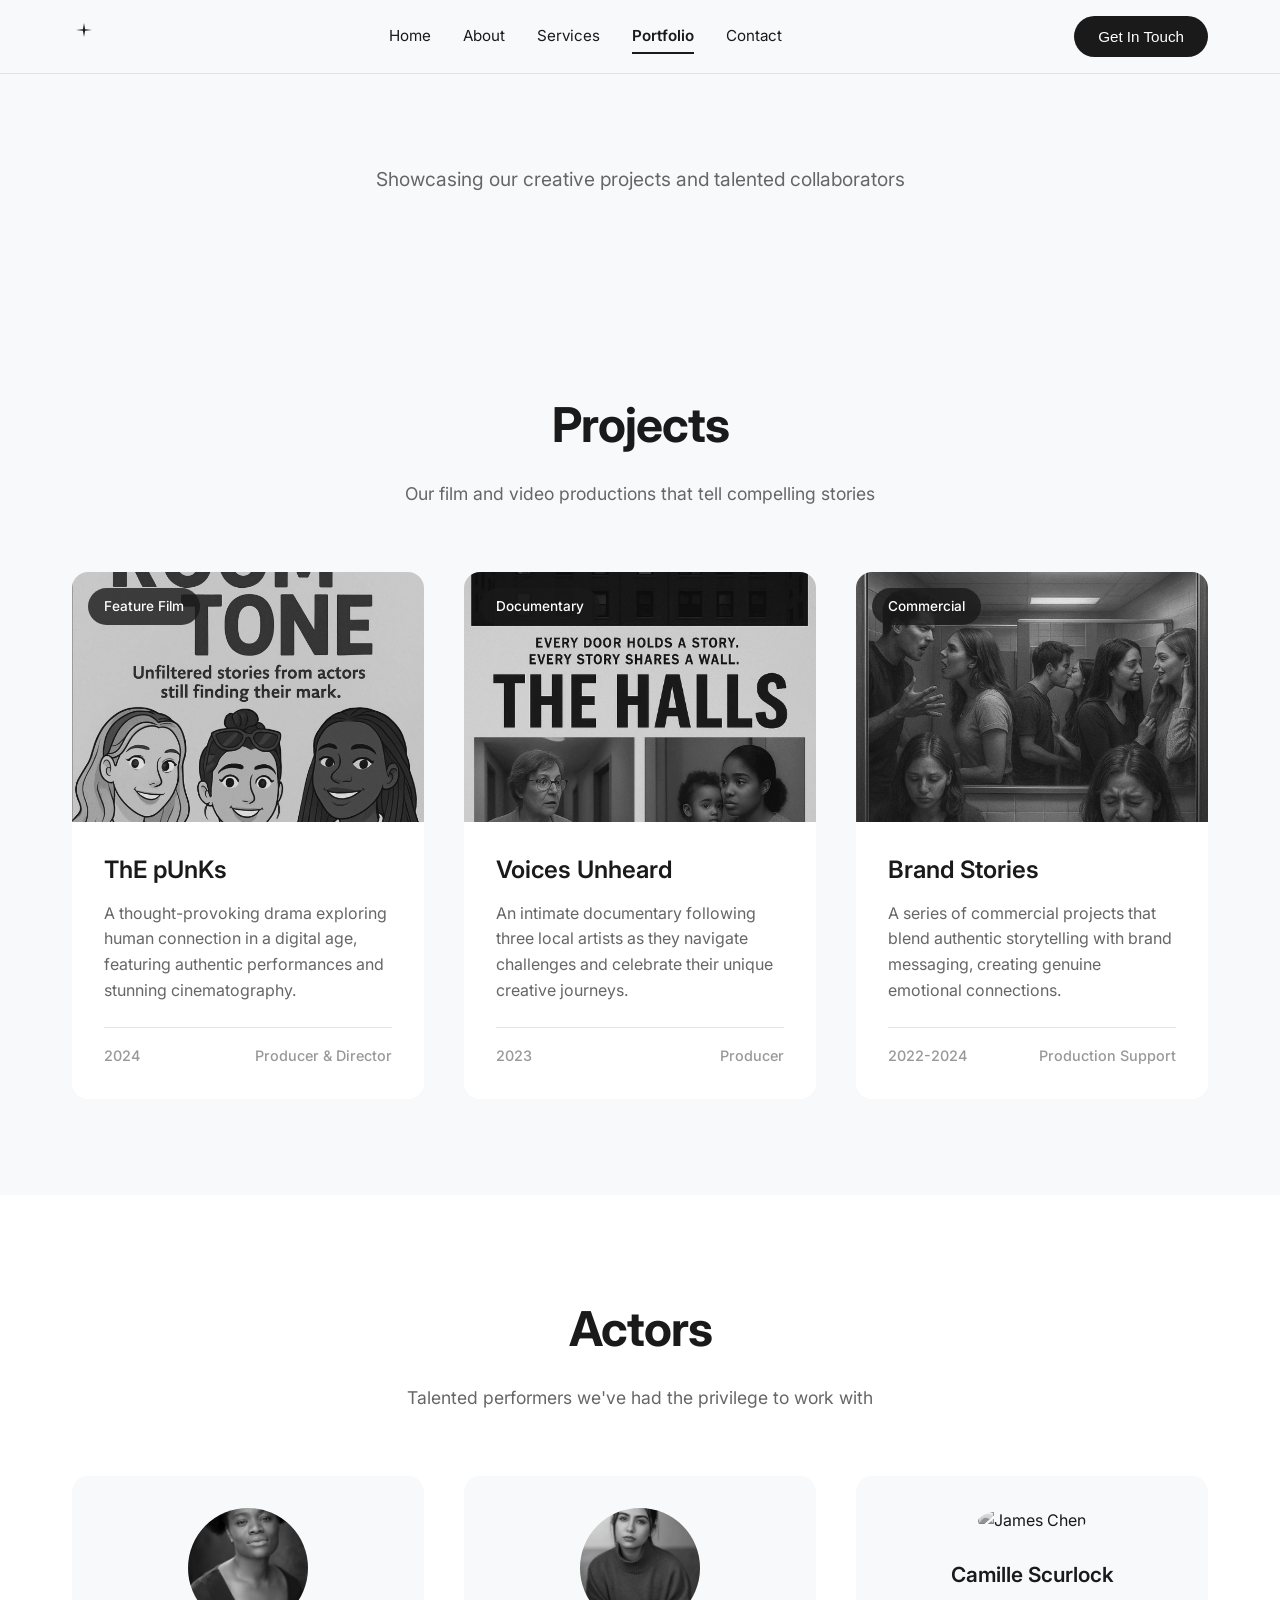
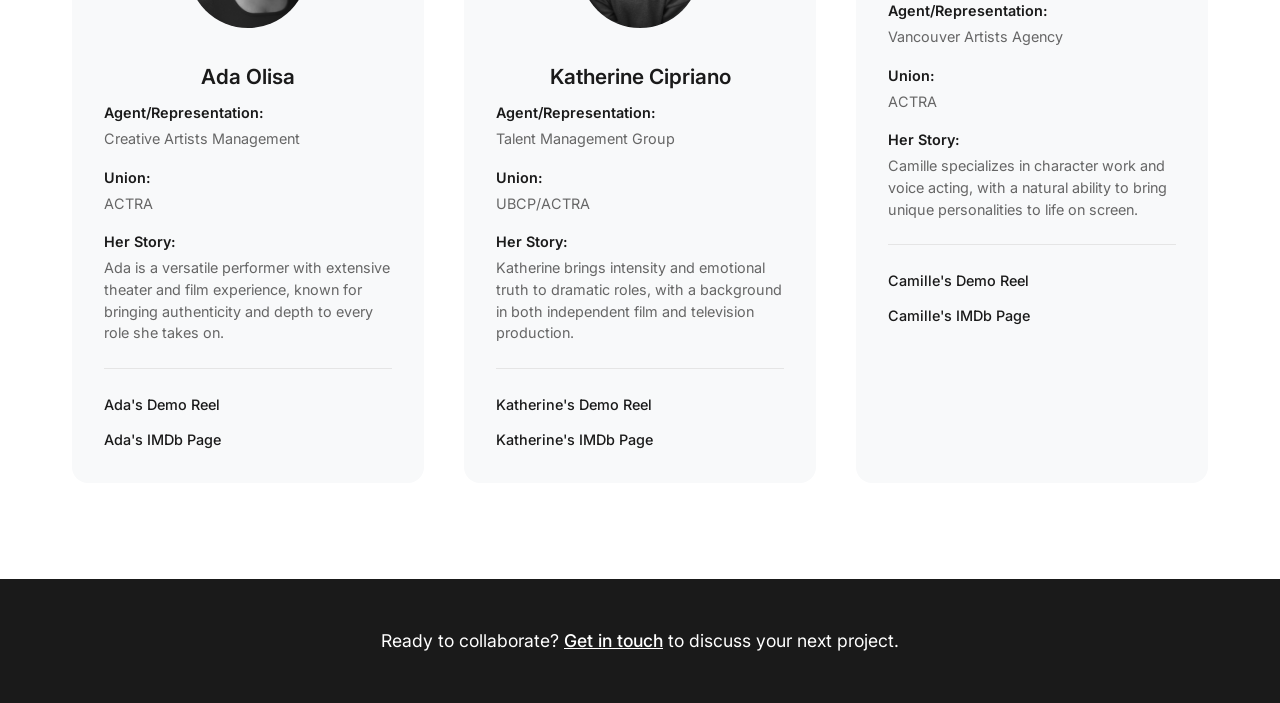
==== portfolio.html @ ab4fda0d "initial design" ====
<!DOCTYPE html>
<html lang="en">
<head>
    <meta charset="UTF-8">
    <meta name="viewport" content="width=device-width, initial-scale=1.0">
    <title>Portfolio - TinkoTinko Media</title>
    <link rel="stylesheet" href="style.css">
    <link rel="preconnect" href="https://fonts.googleapis.com">
    <link rel="preconnect" href="https://fonts.gstatic.com" crossorigin>
    <link href="https://fonts.googleapis.com/css2?family=Inter:wght@300;400;500;600;700&display=swap" rel="stylesheet">
</head>
<body>
    <header class="header">
        <div class="container">
            <div class="logo">
                <a href="index.html" style="color: inherit; text-decoration: none;">
                    <svg width="24" height="24" viewBox="0 0 24 24" fill="none" xmlns="http://www.w3.org/2000/svg">
                        <path d="M12 2L13.09 8.26L20 9L13.09 9.74L12 16L10.91 9.74L4 9L10.91 8.26L12 2Z" fill="currentColor"/>
                    </svg>
                </a>
            </div>
            <nav class="nav">
                <a href="index.html" class="nav-link">Home</a>
                <a href="index.html#about" class="nav-link">About</a>
                <a href="index.html#services" class="nav-link">Services</a>
                <a href="portfolio.html" class="nav-link active">Portfolio</a>
                <a href="index.html#contact" class="nav-link">Contact</a>
            </nav>
            <button class="cta-button" id="getInTouchBtn">
                <a href="index.html#contact" style="color: inherit; text-decoration: none;">Get In Touch</a>
            </button>
        </div>
    </header>

    <main class="portfolio-main">
        <div class="container">
            <div class="portfolio-hero">
                <p class="portfolio-subtitle">Showcasing our creative projects and talented collaborators</p>
            </div>
        </div>

        <!-- Projects Section -->
        <section class="projects-section">
            <div class="container">
                <div class="section-header">
                    <h2 class="section-title">Projects</h2>
                    <p class="section-description">Our film and video productions that tell compelling stories</p>
                </div>
                
                <div class="projects-grid">
                    <div class="project-card">
                        <div class="project-image">
                            <img src="images/room_tone.jpg" alt="Feature Film Project" class="project-photo">
                            <div class="project-overlay">
                                <div class="project-category">Feature Film</div>
                            </div>
                        </div>
                        <div class="project-content">
                            <h3 class="project-title">ThE pUnKs</h3>
                            <p class="project-description">A thought-provoking drama exploring human connection in a digital age, featuring authentic performances and stunning cinematography.</p>
                            <div class="project-details">
                                <span class="project-year">2024</span>
                                <span class="project-role">Producer & Director</span>
                            </div>
                        </div>
                    </div>

                    <div class="project-card">
                        <div class="project-image">
                            <img src="images/the_halls.jpg" alt="Documentary Project" class="project-photo">
                            <div class="project-overlay">
                                <div class="project-category">Documentary</div>
                            </div>
                        </div>
                        <div class="project-content">
                            <h3 class="project-title">Voices Unheard</h3>
                            <p class="project-description">An intimate documentary following three local artists as they navigate challenges and celebrate their unique creative journeys.</p>
                            <div class="project-details">
                                <span class="project-year">2023</span>
                                <span class="project-role">Producer</span>
                            </div>
                        </div>
                    </div>

                    <div class="project-card">
                        <div class="project-image">
                            <img src="images/through_the_glass.jpg" alt="Commercial Project" class="project-photo">
                            <div class="project-overlay">
                                <div class="project-category">Commercial</div>
                            </div>
                        </div>
                        <div class="project-content">
                            <h3 class="project-title">Brand Stories</h3>
                            <p class="project-description">A series of commercial projects that blend authentic storytelling with brand messaging, creating genuine emotional connections.</p>
                            <div class="project-details">
                                <span class="project-year">2022-2024</span>
                                <span class="project-role">Production Support</span>
                            </div>
                        </div>
                    </div>
                </div>
            </div>
        </section>

        <!-- Actors Section -->
        <section class="actors-section">
            <div class="container">
                <div class="section-header">
                    <h2 class="section-title">Actors</h2>
                    <p class="section-description">Talented performers we've had the privilege to work with</p>
                </div>
                
                <div class="actors-grid">
                    <div class="actor-card">
                        <div class="actor-image">
                            <img src="images/ada_olisa.jpg" alt="Ada Olisa" class="actor-photo">
                        </div>
                        <div class="actor-content">
                            <h3 class="actor-name">Ada Olisa</h3>
                            
                            <div class="actor-details">
                                <div class="actor-detail-item">
                                    <strong>Agent/Representation:</strong>
                                    <span>Creative Artists Management</span>
                                </div>
                                
                                <div class="actor-detail-item">
                                    <strong>Union:</strong>
                                    <span>ACTRA</span>
                                </div>
                                
                                <div class="actor-detail-item">
                                    <strong>Her Story:</strong>
                                    <span>Ada is a versatile performer with extensive theater and film experience, known for bringing authenticity and depth to every role she takes on.</span>
                                </div>
                                
                                <div class="actor-links">
                                    <a href="#" class="actor-link">Ada's Demo Reel</a>
                                    <a href="https://www.imdb.com/name/nm15781874/" target="_blank" class="actor-link">Ada's IMDb Page</a>
                                </div>
                            </div>
                        </div>
                    </div>

                    <div class="actor-card">
                        <div class="actor-image">
                            <img src="images/katherine.jpg" alt="Katherine Cipriano" class="actor-photo">
                        </div>
                        <div class="actor-content">
                            <h3 class="actor-name">Katherine Cipriano</h3>
                            
                            <div class="actor-details">
                                <div class="actor-detail-item">
                                    <strong>Agent/Representation:</strong>
                                    <span>Talent Management Group</span>
                                </div>
                                
                                <div class="actor-detail-item">
                                    <strong>Union:</strong>
                                    <span>UBCP/ACTRA</span>
                                </div>
                                
                                <div class="actor-detail-item">
                                    <strong>Her Story:</strong>
                                    <span>Katherine brings intensity and emotional truth to dramatic roles, with a background in both independent film and television production.</span>
                                </div>
                                
                                <div class="actor-links">
                                    <a href="#" class="actor-link">Katherine's Demo Reel</a>
                                    <a href="#" class="actor-link">Katherine's IMDb Page</a>
                                </div>
                            </div>
                        </div>
                    </div>

                    <div class="actor-card">
                        <div class="actor-image">
                            <img src="https://images.unsplash.com/photo-1472099645785-5658abf4ff4e?w=300&h=300&fit=crop&crop=face" alt="James Chen" class="actor-photo">
                        </div>
                        <div class="actor-content">
                            <h3 class="actor-name">Camille Scurlock</h3>
                            
                            <div class="actor-details">
                                <div class="actor-detail-item">
                                    <strong>Agent/Representation:</strong>
                                    <span>Vancouver Artists Agency</span>
                                </div>
                                
                                <div class="actor-detail-item">
                                    <strong>Union:</strong>
                                    <span>ACTRA</span>
                                </div>
                                
                                <div class="actor-detail-item">
                                    <strong>Her Story:</strong>
                                    <span>Camille specializes in character work and voice acting, with a natural ability to bring unique personalities to life on screen.</span>
                                </div>
                                
                                <div class="actor-links">
                                    <a href="#" class="actor-link">Camille's Demo Reel</a>
                                    <a href="#" class="actor-link">Camille's IMDb Page</a>
                                </div>
                            </div>
                        </div>
                    </div>
                </div>
            </div>
        </section>
    </main>

    <footer class="portfolio-footer">
        <div class="container">
            <div class="footer-content">
                <p>Ready to collaborate? <a href="index.html#contact" class="footer-link">Get in touch</a> to discuss your next project.</p>
            </div>
        </div>
    </footer>

    <script src="script.js"></script>
</body>
</html>
---- style.css ----
* {
    margin: 0;
    padding: 0;
    box-sizing: border-box;
}

body {
    font-family: 'Inter', sans-serif;
    background-color: #f8f9fa;
    color: #1a1a1a;
    line-height: 1.6;
    overflow-x: hidden;
}

.container {
    max-width: 1200px;
    margin: 0 auto;
    padding: 0 2rem;
}

/* Header Styles */
.header {
    position: fixed;
    top: 0;
    left: 0;
    right: 0;
    background: rgba(248, 249, 250, 0.95);
    backdrop-filter: blur(10px);
    z-index: 1000;
    padding: 1rem 0;
    border-bottom: 1px solid rgba(26, 26, 26, 0.1);
}

.header .container {
    display: flex;
    justify-content: space-between;
    align-items: center;
}

.logo {
    display: flex;
    align-items: center;
    color: #1a1a1a;
}

.nav {
    display: flex;
    gap: 2rem;
}

.nav-link {
    text-decoration: none;
    color: #1a1a1a;
    font-weight: 400;
    font-size: 0.95rem;
    transition: color 0.3s ease;
    position: relative;
}

.nav-link:hover {
    color: #666;
}

.nav-link::after {
    content: '';
    position: absolute;
    width: 0;
    height: 2px;
    bottom: -5px;
    left: 0;
    background-color: #1a1a1a;
    transition: width 0.3s ease;
}

.nav-link:hover::after {
    width: 100%;
}

.cta-button {
    background: #1a1a1a;
    color: white;
    border: none;
    padding: 0.75rem 1.5rem;
    border-radius: 50px;
    font-weight: 500;
    cursor: pointer;
    display: flex;
    align-items: center;
    gap: 0.5rem;
    transition: all 0.3s ease;
    font-size: 0.95rem;
}

.cta-button:hover {
    background: #333;
    transform: translateY(-2px);
    box-shadow: 0 10px 20px rgba(0, 0, 0, 0.1);
}

/* Main Content */
.main {
    margin-top: 100px;
    min-height: 100vh;
    display: flex;
    align-items: center;
}

.main .container {
    display: grid;
    grid-template-columns: 200px 1fr;
    gap: 3rem;
    align-items: center;
    width: 100%;
}

/* Sidebar */
.sidebar {
    display: flex;
    flex-direction: column;
    gap: 3rem;
    padding: 2rem 0;
}

.stats {
    display: flex;
    flex-direction: column;
    gap: 2rem;
}

.stat-item {
    display: flex;
    flex-direction: column;
    gap: 0.25rem;
}

.stat-number {
    font-size: 2rem;
    font-weight: 700;
    color: #1a1a1a;
    line-height: 1;
}

.stat-label {
    font-size: 0.9rem;
    color: #666;
    font-weight: 400;
}

.year {
    font-size: 1.5rem;
    font-weight: 300;
    color: #999;
    writing-mode: vertical-rl;
    text-orientation: mixed;
    align-self: flex-start;
}

.product-designer {
    font-size: 0.85rem;
    color: #999;
    writing-mode: vertical-rl;
    text-orientation: mixed;
    align-self: flex-start;
    letter-spacing: 2px;
    text-transform: uppercase;
}

/* Hero Section */
.hero {
    position: relative;
    min-height: 100vh;
    display: flex;
    align-items: center;
    justify-content: center;
    overflow: hidden;
}

.hero-background {
    position: absolute;
    top: 0;
    left: 0;
    width: 100%;
    height: 100%;
    z-index: 1;
}

.hero-background-image {
    width: 110%;
    height: 100%;
    object-fit: cover;
    object-position: center;
    margin-left: -5%;
}

.hero-overlay {
    position: absolute;
    top: 0;
    left: 0;
    width: 100%;
    height: 100%;
    background: rgba(0, 0, 0, 0.5);
    z-index: 2;
}

.hero-content {
    position: relative;
    z-index: 3;
    text-align: center;
    color: white;
    display: flex;
    flex-direction: column;
    gap: 2rem;
    max-width: 800px;
    padding: 0 2rem;
}

.hero-title {
    font-size: 4rem;
    font-weight: 700;
    color: white;
    line-height: 0.9;
    letter-spacing: -2px;
    margin: 0;
    text-shadow: 2px 2px 4px rgba(0, 0, 0, 0.7);
}

.hero-subtitle {
    font-size: 1.3rem;
    color: rgba(255, 255, 255, 0.9);
    font-weight: 400;
    text-shadow: 1px 1px 2px rgba(0, 0, 0, 0.7);
}

.scroll-indicator {
    display: flex;
    align-items: center;
    justify-content: center;
    gap: 0.5rem;
    color: rgba(255, 255, 255, 0.8);
    font-size: 0.9rem;
    margin-top: 2rem;
    cursor: pointer;
    transition: color 0.3s ease;
}

.scroll-indicator:hover {
    color: white;
}

/* Animations */
@keyframes fadeInUp {
    from {
        opacity: 0;
        transform: translateY(30px);
    }
    to {
        opacity: 1;
        transform: translateY(0);
    }
}

.hero-title {
    animation: fadeInUp 0.8s ease-out;
}

.hero-subtitle {
    animation: fadeInUp 0.8s ease-out 0.2s both;
}

.scroll-indicator {
    animation: fadeInUp 0.8s ease-out 0.4s both;
}

.portrait {
    animation: fadeInUp 0.8s ease-out 0.3s both;
}

.stat-item {
    animation: fadeInUp 0.8s ease-out 0.5s both;
}

.stat-item:nth-child(2) {
    animation-delay: 0.6s;
}

/* Responsive Design */
@media (max-width: 1024px) {
    .main .container {
        grid-template-columns: 1fr;
        gap: 2rem;
    }
    
    .sidebar {
        flex-direction: row;
        justify-content: space-between;
        align-items: center;
        padding: 1rem 0;
    }
    
    .stats {
        flex-direction: row;
        gap: 3rem;
    }
    
    .year,
    .product-designer {
        writing-mode: horizontal-tb;
        text-orientation: initial;
    }
    
    .hero-title {
        font-size: 3rem;
    }
    
    .hero-subtitle {
        font-size: 1.1rem;
    }
}

@media (max-width: 768px) {
    .container {
        padding: 0 1rem;
    }
    
    .nav {
        display: none;
    }
    
    .hero-title {
        font-size: 2.5rem;
        letter-spacing: -1px;
    }
    
    .hero-subtitle {
        font-size: 1rem;
    }
    
    .stats {
        gap: 2rem;
    }
    
    .stat-number {
        font-size: 1.5rem;
    }
    
    .stat-label {
        font-size: 0.8rem;
    }
}

/* About Section */
.about-section {
    padding: 8rem 0;
    background: #f8f9fa;
}

.about-grid {
    display: grid;
    grid-template-columns: 1fr 1fr 1fr;
    grid-template-rows: auto auto;
    gap: 3rem;
    align-items: start;
}

.about-content {
    grid-column: 1;
    grid-row: 1;
}

.about-title {
    font-size: 4rem;
    font-weight: 700;
    color: #1a1a1a;
    line-height: 0.9;
    margin-bottom: 2rem;
    letter-spacing: -2px;
}

.about-description {
    font-size: 1.1rem;
    color: #666;
    line-height: 1.7;
}

.about-stat {
    grid-column: 2;
    grid-row: 1;
    text-align: center;
    padding: 2rem;
}

.stat-icon {
    display: flex;
    justify-content: center;
    margin-bottom: 1.5rem;
    color: #1a1a1a;
}

.stat-number-large {
    font-size: 4rem;
    font-weight: 700;
    color: #1a1a1a;
    line-height: 1;
    margin-bottom: 1rem;
}

.stat-description {
    font-size: 0.95rem;
    color: #666;
    line-height: 1.6;
}

.about-image-1 {
    grid-column: 3;
    grid-row: 1;
    display: flex;
    justify-content: center;
}

.about-image-2 {
    grid-column: 1;
    grid-row: 2;
    display: flex;
    justify-content: flex-end;
}

.about-points {
    grid-column: 2 / 4;
    grid-row: 2;
    display: flex;
    flex-direction: column;
    gap: 2rem;
}

.about-point {
    display: flex;
    gap: 1rem;
    align-items: flex-start;
}

.point-icon {
    display: flex;
    align-items: center;
    justify-content: center;
    width: 40px;
    height: 40px;
    background: #1a1a1a;
    border-radius: 50%;
    color: white;
    flex-shrink: 0;
    margin-top: 0.25rem;
}

.about-point p {
    font-size: 1rem;
    color: #666;
    line-height: 1.6;
    margin: 0;
}

.about-photo {
    width: 100%;
    max-width: 300px;
    height: auto;
    border-radius: 16px;
    filter: grayscale(100%);
    transition: filter 0.3s ease, transform 0.3s ease;
}

.about-photo:hover {
    filter: grayscale(0%);
    transform: scale(1.05);
}

/* About Section Animations */
.about-title {
    animation: fadeInUp 0.8s ease-out;
}

.about-description {
    animation: fadeInUp 0.8s ease-out 0.2s both;
}

.about-stat {
    animation: fadeInUp 0.8s ease-out 0.3s both;
}

.about-image-1 {
    animation: fadeInUp 0.8s ease-out 0.4s both;
}

.about-image-2 {
    animation: fadeInUp 0.8s ease-out 0.5s both;
}

.about-points {
    animation: fadeInUp 0.8s ease-out 0.6s both;
}

/* Services Section */
.services-section {
    padding: 8rem 0;
    background: #fff;
}

.services-header {
    text-align: center;
    margin-bottom: 5rem;
}

.services-title {
    font-size: 4rem;
    font-weight: 700;
    color: #1a1a1a;
    line-height: 0.9;
    margin-bottom: 1.5rem;
    letter-spacing: -2px;
}

.services-subtitle {
    font-size: 1.2rem;
    color: #666;
    max-width: 600px;
    margin: 0 auto;
    line-height: 1.6;
}

.services-grid {
    display: grid;
    grid-template-columns: 1fr 1fr;
    gap: 4rem;
    align-items: stretch;
}

.service-category {
    background: #f8f9fa;
    border-radius: 16px;
    padding: 3rem;
    transition: transform 0.3s ease, box-shadow 0.3s ease;
    height: 100%;
    display: flex;
    flex-direction: column;
}

.service-category:hover {
    transform: translateY(-5px);
    box-shadow: 0 20px 40px rgba(0, 0, 0, 0.1);
}

.category-header {
    display: flex;
    align-items: center;
    gap: 1.5rem;
    margin-bottom: 2.5rem;
}

.category-icon {
    display: flex;
    align-items: center;
    justify-content: center;
    width: 60px;
    height: 60px;
    background: #1a1a1a;
    border-radius: 12px;
    color: white;
    flex-shrink: 0;
}

.category-title {
    font-size: 2rem;
    font-weight: 600;
    color: #1a1a1a;
    margin: 0;
}

.service-list {
    display: flex;
    flex-direction: column;
    gap: 2rem;
}

.service-item {
    display: flex;
    gap: 1rem;
    align-items: flex-start;
}

.service-bullet {
    width: 8px;
    height: 8px;
    background: #1a1a1a;
    border-radius: 50%;
    margin-top: 0.75rem;
    flex-shrink: 0;
}

.service-content h4 {
    font-size: 1.2rem;
    font-weight: 600;
    color: #1a1a1a;
    margin: 0 0 0.5rem 0;
    line-height: 1.3;
}

.service-content p {
    font-size: 1rem;
    color: #666;
    line-height: 1.6;
    margin: 0;
}

/* Services Section Animations */
.services-header {
    animation: fadeInUp 0.8s ease-out;
}

.service-category:nth-child(1) {
    animation: fadeInUp 0.8s ease-out 0.2s both;
}

.service-category:nth-child(2) {
    animation: fadeInUp 0.8s ease-out 0.3s both;
}

/* Contact Section */
.contact-section {
    padding: 5rem 0;
    background: #fff;
}

.contact-content {
    max-width: 800px;
    margin: 0 auto;
    text-align: center;
}

.contact-title {
    font-size: 3rem;
    font-weight: 700;
    color: #1a1a1a;
    margin-bottom: 2rem;
}

.contact-description {
    font-size: 1.1rem;
    color: #666;
    line-height: 1.8;
    margin-bottom: 3rem;
}

.contact-info {
    display: grid;
    grid-template-columns: repeat(auto-fit, minmax(250px, 1fr));
    gap: 2rem;
    margin-top: 3rem;
}

.contact-item h3 {
    font-size: 1rem;
    font-weight: 600;
    color: #1a1a1a;
    margin-bottom: 0.5rem;
}

.contact-item p {
    color: #666;
    font-size: 1rem;
}

.contact-item a {
    color: #1a1a1a;
    text-decoration: none;
    font-size: 1rem;
    transition: color 0.3s ease;
}

.contact-item a:hover {
    color: #666;
}

/* Contact Form */
.contact-form {
    max-width: 600px;
    margin: 3rem auto 0;
    text-align: left;
}

.form-row {
    display: grid;
    grid-template-columns: 1fr 1fr;
    gap: 1.5rem;
    margin-bottom: 1.5rem;
}

.form-group {
    margin-bottom: 1.5rem;
}

.form-group input,
.form-group textarea {
    width: 100%;
    padding: 1rem 1.25rem;
    border: 2px solid #e5e5e5;
    border-radius: 8px;
    font-size: 1rem;
    font-family: 'Inter', sans-serif;
    background-color: #fff;
    transition: all 0.3s ease;
    outline: none;
}

.form-group input:focus,
.form-group textarea:focus {
    border-color: #1a1a1a;
    box-shadow: 0 0 0 3px rgba(26, 26, 26, 0.1);
}

.form-group input::placeholder,
.form-group textarea::placeholder {
    color: #999;
}

.form-group textarea {
    resize: vertical;
    min-height: 120px;
}

.submit-button {
    background: #1a1a1a;
    color: white;
    border: none;
    padding: 1rem 2rem;
    border-radius: 8px;
    font-weight: 500;
    cursor: pointer;
    display: flex;
    align-items: center;
    gap: 0.5rem;
    transition: all 0.3s ease;
    font-size: 1rem;
    font-family: 'Inter', sans-serif;
    margin: 0 auto;
}

.submit-button:hover {
    background: #333;
    transform: translateY(-2px);
    box-shadow: 0 10px 20px rgba(0, 0, 0, 0.1);
}

.submit-button:active {
    transform: translateY(0);
}

/* Form validation styles */
.form-group input:invalid:not(:placeholder-shown),
.form-group textarea:invalid:not(:placeholder-shown) {
    border-color: #ff4444;
}

.form-group input:valid,
.form-group textarea:valid {
    border-color: #44ff44;
}

@media (max-width: 480px) {
    .hero-title {
        font-size: 2rem;
    }
    
    .hero-subtitle {
        font-size: 0.9rem;
    }
    
    .cta-button {
        padding: 0.6rem 1.2rem;
        font-size: 0.85rem;
    }
    
    .contact-title {
        font-size: 2rem;
    }
    
    .contact-description {
        font-size: 1rem;
    }
    
    .form-row {
        grid-template-columns: 1fr;
        gap: 0;
    }
    
    .contact-form {
        margin-top: 2rem;
    }
    
    .submit-button {
        width: 100%;
        justify-content: center;
    }
    
    /* About Section Mobile */
    .about-grid {
        grid-template-columns: 1fr;
        gap: 2rem;
    }
    
    .about-content,
    .about-stat,
    .about-image-1,
    .about-image-2,
    .about-points {
        grid-column: 1;
        grid-row: auto;
    }
    
    .about-title {
        font-size: 3rem;
    }
    
    .about-image-2 {
        justify-content: center;
    }
    
    .about-points {
        gap: 1.5rem;
    }
}

@media (max-width: 768px) {
    .about-section {
        padding: 4rem 0;
    }
    
    .about-grid {
        grid-template-columns: 1fr;
        gap: 3rem;
    }
    
    .about-content,
    .about-stat,
    .about-image-1,
    .about-image-2,
    .about-points {
        grid-column: 1;
        grid-row: auto;
    }
    
    .about-title {
        font-size: 2.5rem;
        text-align: center;
    }
    
    .about-description {
        text-align: center;
    }
    
    .about-image-2 {
        justify-content: center;
    }
    
    .stat-number-large {
        font-size: 3rem;
    }
    
    /* Services Section Mobile */
    .services-section {
        padding: 4rem 0;
    }
    
    .services-header {
        margin-bottom: 3rem;
    }
    
    .services-title {
        font-size: 2.5rem;
    }
    
    .services-grid {
        grid-template-columns: 1fr;
        gap: 2rem;
    }
    
    .service-category {
        padding: 2rem;
    }
    
    .category-header {
        gap: 1rem;
        margin-bottom: 2rem;
    }
    
    .category-icon {
        width: 50px;
        height: 50px;
    }
    
    .category-title {
        font-size: 1.5rem;
    }
    
    .service-list {
        gap: 1.5rem;
    }
}

/* Portfolio Page Styles */
.nav-link.active {
    color: #1a1a1a;
    font-weight: 600;
}

.nav-link.active::after {
    width: 100%;
}

.portfolio-main {
    margin-top: 100px;
    padding: 4rem 0 0;
}

.portfolio-hero {
    text-align: center;
    margin-bottom: 6rem;
}

.portfolio-title {
    font-size: 5rem;
    font-weight: 700;
    color: #1a1a1a;
    line-height: 0.9;
    margin-bottom: 2rem;
    letter-spacing: -3px;
}

.portfolio-subtitle {
    font-size: 1.2rem;
    color: #666;
    max-width: 600px;
    margin: 0 auto;
    line-height: 1.6;
}

/* Projects Section */
.projects-section {
    padding: 6rem 0;
    background: #f8f9fa;
}

.section-header {
    text-align: center;
    margin-bottom: 4rem;
}

.section-title {
    font-size: 3rem;
    font-weight: 700;
    color: #1a1a1a;
    margin-bottom: 1rem;
    letter-spacing: -1px;
}

.section-description {
    font-size: 1.1rem;
    color: #666;
    line-height: 1.6;
}

.projects-grid {
    display: grid;
    grid-template-columns: repeat(auto-fit, minmax(350px, 1fr));
    gap: 2.5rem;
}

.project-card {
    background: white;
    border-radius: 16px;
    overflow: hidden;
    transition: transform 0.3s ease, box-shadow 0.3s ease;
}

.project-card:hover {
    transform: translateY(-10px);
    box-shadow: 0 25px 50px rgba(0, 0, 0, 0.15);
}

.project-image {
    position: relative;
    height: 250px;
    overflow: hidden;
}

.project-photo {
    width: 100%;
    height: 100%;
    object-fit: cover;
    filter: grayscale(100%);
    transition: filter 0.3s ease, transform 0.3s ease;
}

.project-card:hover .project-photo {
    filter: grayscale(0%);
    transform: scale(1.1);
}

.project-overlay {
    position: absolute;
    top: 1rem;
    left: 1rem;
}

.project-category {
    background: rgba(26, 26, 26, 0.8);
    color: white;
    padding: 0.5rem 1rem;
    border-radius: 20px;
    font-size: 0.85rem;
    font-weight: 500;
}

.project-content {
    padding: 2rem;
}

.project-title {
    font-size: 1.5rem;
    font-weight: 600;
    color: #1a1a1a;
    margin-bottom: 1rem;
    line-height: 1.3;
}

.project-description {
    font-size: 1rem;
    color: #666;
    line-height: 1.6;
    margin-bottom: 1.5rem;
}

.project-details {
    display: flex;
    justify-content: space-between;
    align-items: center;
    padding-top: 1rem;
    border-top: 1px solid #e5e5e5;
}

.project-year,
.project-role {
    font-size: 0.9rem;
    color: #999;
    font-weight: 500;
}

/* Actors Section */
.actors-section {
    padding: 6rem 0;
    background: white;
}

.actors-grid {
    display: grid;
    grid-template-columns: repeat(auto-fit, minmax(300px, 1fr));
    gap: 2.5rem;
}

.actor-card {
    text-align: center;
    padding: 2rem;
    background: #f8f9fa;
    border-radius: 16px;
    transition: transform 0.3s ease, box-shadow 0.3s ease;
}

.actor-card:hover {
    transform: translateY(-5px);
    box-shadow: 0 15px 30px rgba(0, 0, 0, 0.1);
}

.actor-image {
    margin-bottom: 1.5rem;
}

.actor-photo {
    width: 120px;
    height: 120px;
    border-radius: 50%;
    object-fit: cover;
    filter: grayscale(100%);
    transition: filter 0.3s ease, transform 0.3s ease;
    margin: 0 auto;
}

.actor-card:hover .actor-photo {
    filter: grayscale(0%);
    transform: scale(1.1);
}

.actor-name {
    font-size: 1.3rem;
    font-weight: 600;
    color: #1a1a1a;
    margin-bottom: 0.5rem;
}

.actor-specialty {
    font-size: 0.95rem;
    color: #666;
    font-weight: 500;
    margin-bottom: 1rem;
    text-transform: uppercase;
    letter-spacing: 1px;
}

.actor-description {
    font-size: 0.95rem;
    color: #666;
    line-height: 1.6;
    margin: 0;
}

.actor-details {
    text-align: left;
}

.actor-detail-item {
    margin-bottom: 1rem;
    display: flex;
    flex-direction: column;
    gap: 0.25rem;
}

.actor-detail-item strong {
    font-size: 0.9rem;
    color: #1a1a1a;
    font-weight: 600;
}

.actor-detail-item span {
    font-size: 0.9rem;
    color: #666;
    line-height: 1.5;
}

.actor-links {
    display: flex;
    flex-direction: column;
    gap: 0.75rem;
    margin-top: 1.5rem;
    padding-top: 1.5rem;
    border-top: 1px solid #e5e5e5;
}

.actor-link {
    color: #1a1a1a;
    text-decoration: none;
    font-size: 0.9rem;
    font-weight: 500;
    transition: color 0.3s ease;
    position: relative;
}

.actor-link::after {
    content: '';
    position: absolute;
    width: 0;
    height: 2px;
    bottom: -2px;
    left: 0;
    background-color: #1a1a1a;
    transition: width 0.3s ease;
}

.actor-link:hover {
    color: #666;
}

.actor-link:hover::after {
    width: 100%;
}

/* Portfolio Footer */
.portfolio-footer {
    padding: 3rem 0;
    background: #1a1a1a;
    color: white;
    text-align: center;
}

.footer-content p {
    font-size: 1.1rem;
    margin: 0;
}

.footer-link {
    color: white;
    text-decoration: underline;
    font-weight: 500;
    transition: opacity 0.3s ease;
}

.footer-link:hover {
    opacity: 0.8;
}

/* Portfolio Animations */
.portfolio-hero {
    animation: fadeInUp 0.8s ease-out;
}

.section-header {
    animation: fadeInUp 0.8s ease-out;
}

.project-card {
    animation: fadeInUp 0.8s ease-out;
}

.project-card:nth-child(1) { animation-delay: 0.1s; }
.project-card:nth-child(2) { animation-delay: 0.2s; }
.project-card:nth-child(3) { animation-delay: 0.3s; }
.project-card:nth-child(4) { animation-delay: 0.4s; }

.actor-card {
    animation: fadeInUp 0.8s ease-out;
}

.actor-card:nth-child(1) { animation-delay: 0.1s; }
.actor-card:nth-child(2) { animation-delay: 0.2s; }
.actor-card:nth-child(3) { animation-delay: 0.3s; }
.actor-card:nth-child(4) { animation-delay: 0.4s; }
.actor-card:nth-child(5) { animation-delay: 0.5s; }
.actor-card:nth-child(6) { animation-delay: 0.6s; }

/* Portfolio Mobile Responsive */
@media (max-width: 768px) {
    .portfolio-title {
        font-size: 3rem;
    }
    
    .section-title {
        font-size: 2rem;
    }
    
    .projects-grid,
    .actors-grid {
        grid-template-columns: 1fr;
        gap: 2rem;
    }
    
    .project-content {
        padding: 1.5rem;
    }
    
    .actor-card {
        padding: 1.5rem;
    }
}
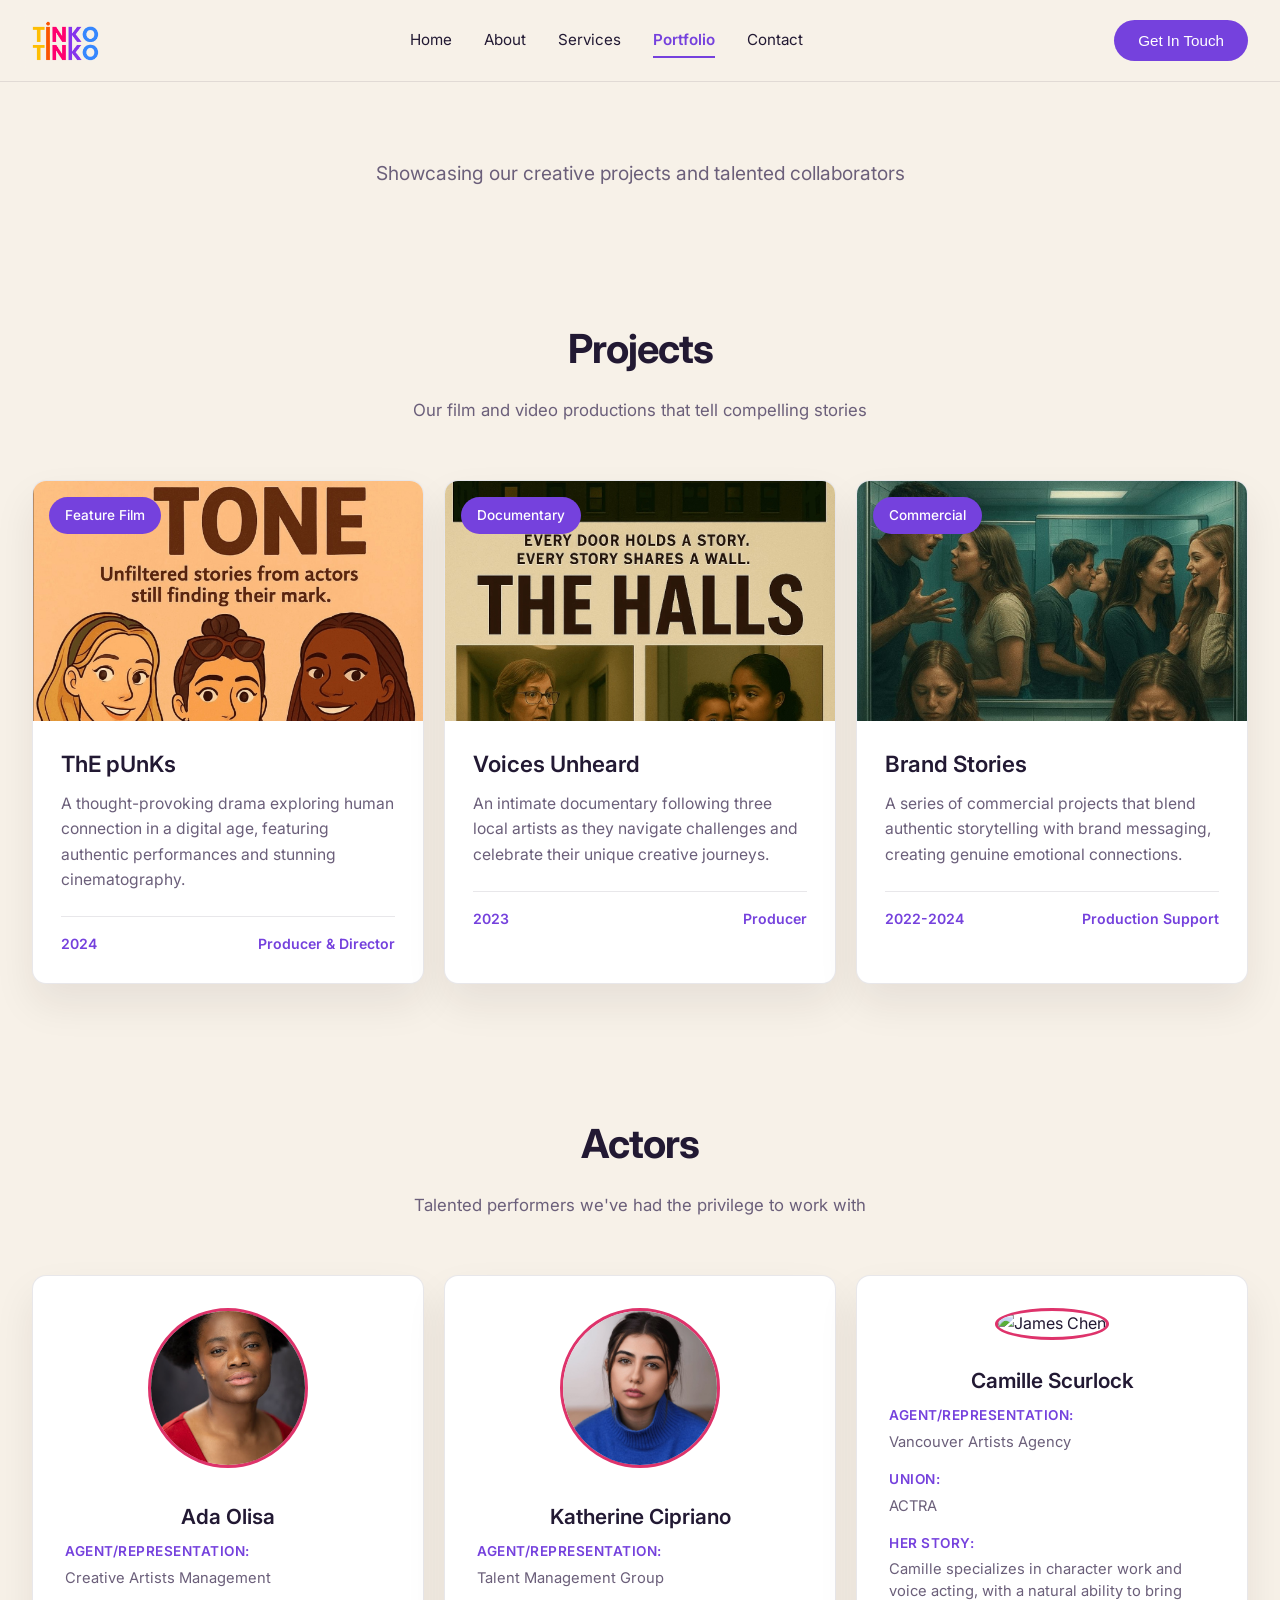
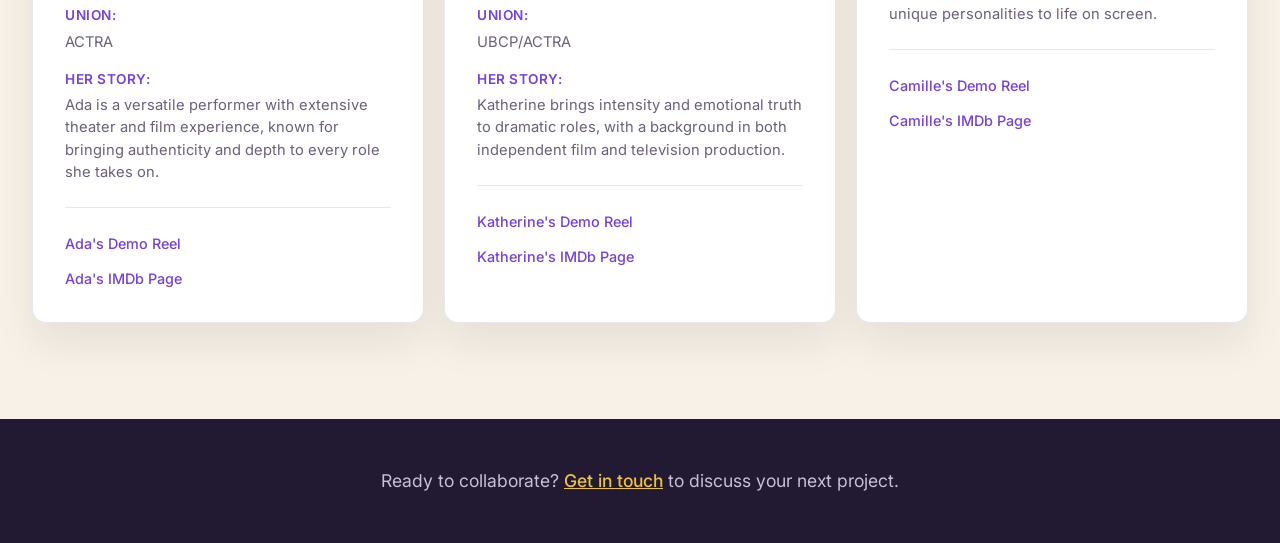
==== commit b6d1af17: "Add site logo to header and recolor hero brand name - Replace star icon with the TinkoTinko logo ima" ====
--- a/portfolio.html
+++ b/portfolio.html
@@ -13,10 +13,8 @@
     <header class="header">
         <div class="container">
             <div class="logo">
-                <a href="index.html" style="color: inherit; text-decoration: none;">
-                    <svg width="24" height="24" viewBox="0 0 24 24" fill="none" xmlns="http://www.w3.org/2000/svg">
-                        <path d="M12 2L13.09 8.26L20 9L13.09 9.74L12 16L10.91 9.74L4 9L10.91 8.26L12 2Z" fill="currentColor"/>
-                    </svg>
+                <a href="index.html">
+                    <img src="images/logo.png" alt="TinkoTinko Media" class="logo-image">
                 </a>
             </div>
             <nav class="nav">
--- a/style.css
+++ b/style.css
@@ -1,3 +1,44 @@
+/* =========================================================
+   TinkoTinko Media - Design System
+   Palette driven by the TinkoTinko logo:
+   #EBC23D (gold), #DE6322 (orange), #DE336B (pink),
+   #7541DD (purple), #5A85F1 (blue)
+   ========================================================= */
+
+:root {
+    --color-bg: #F7F1E8;
+    --color-bg-soft: #F1E8DA;
+    --color-card: #FFFFFF;
+    --color-surface-dark: #221933;
+    --color-surface-dark-alt: #2E2245;
+
+    --color-text: #221933;
+    --color-text-muted: #6B5F7A;
+    --color-text-inverse: #F7F1E8;
+    --color-text-inverse-muted: #C9BEDB;
+
+    --color-gold: #EBC23D;
+    --color-orange: #DE6322;
+    --color-pink: #DE336B;
+    --color-purple: #7541DD;
+    --color-blue: #5A85F1;
+
+    --color-terracotta: #7541DD;
+    --color-tan: #DE336B;
+
+    --color-border: rgba(34, 25, 51, 0.1);
+    --color-border-inverse: rgba(247, 241, 232, 0.14);
+
+    --gradient-brand: linear-gradient(135deg, #7541DD 0%, #5A85F1 50%, #DE336B 100%);
+
+    --radius-lg: 14px;
+    --radius-md: 10px;
+    --radius-sm: 8px;
+
+    --shadow-card: 0 20px 40px rgba(43, 29, 20, 0.08);
+    --shadow-card-hover: 0 25px 50px rgba(43, 29, 20, 0.16);
+}
+
 * {
     margin: 0;
     padding: 0;
@@ -6,29 +47,29 @@
 
 body {
     font-family: 'Inter', sans-serif;
-    background-color: #f8f9fa;
-    color: #1a1a1a;
+    background-color: var(--color-bg);
+    color: var(--color-text);
     line-height: 1.6;
     overflow-x: hidden;
 }
 
 .container {
-    max-width: 1200px;
+    max-width: 1280px;
     margin: 0 auto;
     padding: 0 2rem;
 }
 
-/* Header Styles */
+/* Header */
 .header {
     position: fixed;
     top: 0;
     left: 0;
     right: 0;
-    background: rgba(248, 249, 250, 0.95);
-    backdrop-filter: blur(10px);
+    background: rgba(247, 241, 232, 0.85);
+    backdrop-filter: blur(12px);
     z-index: 1000;
-    padding: 1rem 0;
-    border-bottom: 1px solid rgba(26, 26, 26, 0.1);
+    padding: 1.25rem 0;
+    border-bottom: 1px solid var(--color-border);
 }
 
 .header .container {
@@ -40,7 +81,12 @@
 .logo {
     display: flex;
     align-items: center;
-    color: #1a1a1a;
+}
+
+.logo-image {
+    height: 40px;
+    width: auto;
+    display: block;
 }
 
 .nav {
@@ -50,7 +96,7 @@
 
 .nav-link {
     text-decoration: none;
-    color: #1a1a1a;
+    color: var(--color-text);
     font-weight: 400;
     font-size: 0.95rem;
     transition: color 0.3s ease;
@@ -58,7 +104,7 @@
 }
 
 .nav-link:hover {
-    color: #666;
+    color: var(--color-terracotta);
 }
 
 .nav-link::after {
@@ -68,7 +114,7 @@
     height: 2px;
     bottom: -5px;
     left: 0;
-    background-color: #1a1a1a;
+    background-color: var(--color-terracotta);
     transition: width 0.3s ease;
 }
 
@@ -76,9 +122,18 @@
     width: 100%;
 }
 
+.nav-link.active {
+    color: var(--color-terracotta);
+    font-weight: 600;
+}
+
+.nav-link.active::after {
+    width: 100%;
+}
+
 .cta-button {
-    background: #1a1a1a;
-    color: white;
+    background: var(--color-terracotta);
+    color: #fff;
     border: none;
     padding: 0.75rem 1.5rem;
     border-radius: 50px;
@@ -92,159 +147,108 @@
 }
 
 .cta-button:hover {
-    background: #333;
+    background: var(--color-gold);
     transform: translateY(-2px);
-    box-shadow: 0 10px 20px rgba(0, 0, 0, 0.1);
-}
-
-/* Main Content */
-.main {
-    margin-top: 100px;
-    min-height: 100vh;
-    display: flex;
-    align-items: center;
-}
-
-.main .container {
-    display: grid;
-    grid-template-columns: 200px 1fr;
-    gap: 3rem;
-    align-items: center;
-    width: 100%;
-}
-
-/* Sidebar */
-.sidebar {
+    box-shadow: 0 10px 20px rgba(178, 128, 100, 0.35);
+}
+
+/* =========================================================
+   Hero - 80/20 split: brand-gradient panel + About Us panel
+   ========================================================= */
+.hero-split {
+    height: 100vh;
     display: flex;
     flex-direction: column;
-    gap: 3rem;
-    padding: 2rem 0;
-}
-
-.stats {
-    display: flex;
-    flex-direction: column;
-    gap: 2rem;
-}
-
-.stat-item {
-    display: flex;
-    flex-direction: column;
-    gap: 0.25rem;
-}
-
-.stat-number {
-    font-size: 2rem;
-    font-weight: 700;
-    color: #1a1a1a;
-    line-height: 1;
-}
-
-.stat-label {
-    font-size: 0.9rem;
-    color: #666;
-    font-weight: 400;
-}
-
-.year {
-    font-size: 1.5rem;
-    font-weight: 300;
-    color: #999;
-    writing-mode: vertical-rl;
-    text-orientation: mixed;
-    align-self: flex-start;
-}
-
-.product-designer {
-    font-size: 0.85rem;
-    color: #999;
-    writing-mode: vertical-rl;
-    text-orientation: mixed;
-    align-self: flex-start;
-    letter-spacing: 2px;
-    text-transform: uppercase;
-}
-
-/* Hero Section */
-.hero {
+    align-items: stretch;
+    overflow: hidden;
+}
+
+.hero-main {
     position: relative;
-    min-height: 100vh;
+    flex: 0 0 80%;
+    max-height: 80%;
     display: flex;
     align-items: center;
     justify-content: center;
+    background: var(--gradient-brand);
     overflow: hidden;
 }
 
-.hero-background {
-    position: absolute;
-    top: 0;
-    left: 0;
-    width: 100%;
-    height: 100%;
-    z-index: 1;
-}
-
-.hero-background-image {
-    width: 110%;
-    height: 100%;
-    object-fit: cover;
-    object-position: center;
-    margin-left: -5%;
-}
-
-.hero-overlay {
-    position: absolute;
-    top: 0;
-    left: 0;
-    width: 100%;
-    height: 100%;
-    background: rgba(0, 0, 0, 0.5);
+.hero-about-panel {
+    flex: 0 0 20%;
+    max-height: 20%;
+    display: flex;
+    flex-direction: column;
+    justify-content: center;
+    align-items: center;
+    text-align: center;
+    gap: 0.6rem;
+    padding: 1.25rem 3rem;
+    background: var(--color-bg-soft);
+    border-top: 1px solid var(--color-border);
+    overflow-y: auto;
+}
+
+.hero-about-title {
+    font-size: 1.35rem;
+    font-weight: 700;
+    color: var(--color-text);
+    letter-spacing: -0.5px;
+}
+
+.hero-about-description {
+    font-size: 0.92rem;
+    color: var(--color-text-muted);
+    line-height: 1.5;
+    max-width: 60ch;
+}
+
+.hero-cover-content {
+    position: relative;
     z-index: 2;
-}
-
-.hero-content {
-    position: relative;
-    z-index: 3;
     text-align: center;
-    color: white;
     display: flex;
     flex-direction: column;
-    gap: 2rem;
-    max-width: 800px;
-    padding: 0 2rem;
+    align-items: center;
+    gap: 1.5rem;
+    padding-top: 60px;
+    padding-bottom: 3rem;
 }
 
 .hero-title {
-    font-size: 4rem;
+    font-size: 4.75rem;
     font-weight: 700;
-    color: white;
-    line-height: 0.9;
+    line-height: 0.95;
     letter-spacing: -2px;
+    color: var(--color-text-inverse);
     margin: 0;
-    text-shadow: 2px 2px 4px rgba(0, 0, 0, 0.7);
-}
+    text-shadow: 0 2px 24px rgba(0, 0, 0, 0.25);
+}
+
+.hero-title .accent {
+    color: var(--color-text-inverse);
+}
+
+.hero-title .lt-gold { color: var(--color-gold); }
+.hero-title .lt-orange { color: var(--color-orange); }
+.hero-title .lt-pink { color: var(--color-pink); }
+.hero-title .lt-purple { color: var(--color-purple); }
+.hero-title .lt-blue { color: var(--color-blue); }
 
 .hero-subtitle {
-    font-size: 1.3rem;
-    color: rgba(255, 255, 255, 0.9);
+    font-size: 1.45rem;
+    color: var(--color-text-inverse-muted);
     font-weight: 400;
-    text-shadow: 1px 1px 2px rgba(0, 0, 0, 0.7);
-}
-
-.scroll-indicator {
-    display: flex;
-    align-items: center;
-    justify-content: center;
-    gap: 0.5rem;
-    color: rgba(255, 255, 255, 0.8);
-    font-size: 0.9rem;
-    margin-top: 2rem;
-    cursor: pointer;
-    transition: color 0.3s ease;
-}
-
-.scroll-indicator:hover {
-    color: white;
+    max-width: 40ch;
+}
+
+.hero-cover-content .cta-button {
+    background: var(--color-gold);
+    color: var(--color-surface-dark);
+}
+
+.hero-cover-content .cta-button:hover {
+    background: var(--color-tan);
 }
 
 /* Animations */
@@ -259,61 +263,22 @@
     }
 }
 
-.hero-title {
-    animation: fadeInUp 0.8s ease-out;
-}
-
-.hero-subtitle {
-    animation: fadeInUp 0.8s ease-out 0.2s both;
-}
-
-.scroll-indicator {
-    animation: fadeInUp 0.8s ease-out 0.4s both;
-}
-
-.portrait {
-    animation: fadeInUp 0.8s ease-out 0.3s both;
-}
-
-.stat-item {
-    animation: fadeInUp 0.8s ease-out 0.5s both;
-}
-
-.stat-item:nth-child(2) {
-    animation-delay: 0.6s;
-}
-
-/* Responsive Design */
+.hero-cover-content > * {
+    animation: fadeInUp 0.8s ease-out both;
+}
+
+.hero-title { animation-delay: 0.1s; }
+.hero-subtitle { animation-delay: 0.2s; }
+.hero-cover-content .cta-button { animation-delay: 0.3s; }
+
+/* Responsive */
 @media (max-width: 1024px) {
-    .main .container {
-        grid-template-columns: 1fr;
-        gap: 2rem;
-    }
-    
-    .sidebar {
-        flex-direction: row;
-        justify-content: space-between;
-        align-items: center;
-        padding: 1rem 0;
-    }
-    
-    .stats {
-        flex-direction: row;
-        gap: 3rem;
-    }
-    
-    .year,
-    .product-designer {
-        writing-mode: horizontal-tb;
-        text-orientation: initial;
-    }
-    
     .hero-title {
-        font-size: 3rem;
-    }
-    
+        font-size: 3.5rem;
+    }
+
     .hero-subtitle {
-        font-size: 1.1rem;
+        font-size: 1.25rem;
     }
 }
 
@@ -321,205 +286,55 @@
     .container {
         padding: 0 1rem;
     }
-    
+
     .nav {
         display: none;
     }
-    
+
+    .hero-cover-content {
+        padding-top: 60px;
+        gap: 1.25rem;
+    }
+
     .hero-title {
-        font-size: 2.5rem;
+        font-size: 2.75rem;
         letter-spacing: -1px;
     }
-    
+
     .hero-subtitle {
-        font-size: 1rem;
-    }
-    
-    .stats {
-        gap: 2rem;
-    }
-    
-    .stat-number {
-        font-size: 1.5rem;
-    }
-    
-    .stat-label {
-        font-size: 0.8rem;
-    }
-}
-
-/* About Section */
-.about-section {
-    padding: 8rem 0;
-    background: #f8f9fa;
-}
-
-.about-grid {
-    display: grid;
-    grid-template-columns: 1fr 1fr 1fr;
-    grid-template-rows: auto auto;
-    gap: 3rem;
-    align-items: start;
-}
-
-.about-content {
-    grid-column: 1;
-    grid-row: 1;
-}
-
-.about-title {
-    font-size: 4rem;
-    font-weight: 700;
-    color: #1a1a1a;
-    line-height: 0.9;
-    margin-bottom: 2rem;
-    letter-spacing: -2px;
-}
-
-.about-description {
-    font-size: 1.1rem;
-    color: #666;
-    line-height: 1.7;
-}
-
-.about-stat {
-    grid-column: 2;
-    grid-row: 1;
-    text-align: center;
-    padding: 2rem;
-}
-
-.stat-icon {
-    display: flex;
-    justify-content: center;
-    margin-bottom: 1.5rem;
-    color: #1a1a1a;
-}
-
-.stat-number-large {
-    font-size: 4rem;
-    font-weight: 700;
-    color: #1a1a1a;
-    line-height: 1;
-    margin-bottom: 1rem;
-}
-
-.stat-description {
-    font-size: 0.95rem;
-    color: #666;
-    line-height: 1.6;
-}
-
-.about-image-1 {
-    grid-column: 3;
-    grid-row: 1;
-    display: flex;
-    justify-content: center;
-}
-
-.about-image-2 {
-    grid-column: 1;
-    grid-row: 2;
-    display: flex;
-    justify-content: flex-end;
-}
-
-.about-points {
-    grid-column: 2 / 4;
-    grid-row: 2;
-    display: flex;
-    flex-direction: column;
-    gap: 2rem;
-}
-
-.about-point {
-    display: flex;
-    gap: 1rem;
-    align-items: flex-start;
-}
-
-.point-icon {
-    display: flex;
-    align-items: center;
-    justify-content: center;
-    width: 40px;
-    height: 40px;
-    background: #1a1a1a;
-    border-radius: 50%;
-    color: white;
-    flex-shrink: 0;
-    margin-top: 0.25rem;
-}
-
-.about-point p {
-    font-size: 1rem;
-    color: #666;
-    line-height: 1.6;
-    margin: 0;
-}
-
-.about-photo {
-    width: 100%;
-    max-width: 300px;
-    height: auto;
-    border-radius: 16px;
-    filter: grayscale(100%);
-    transition: filter 0.3s ease, transform 0.3s ease;
-}
-
-.about-photo:hover {
-    filter: grayscale(0%);
-    transform: scale(1.05);
-}
-
-/* About Section Animations */
-.about-title {
-    animation: fadeInUp 0.8s ease-out;
-}
-
-.about-description {
-    animation: fadeInUp 0.8s ease-out 0.2s both;
-}
-
-.about-stat {
-    animation: fadeInUp 0.8s ease-out 0.3s both;
-}
-
-.about-image-1 {
-    animation: fadeInUp 0.8s ease-out 0.4s both;
-}
-
-.about-image-2 {
-    animation: fadeInUp 0.8s ease-out 0.5s both;
-}
-
-.about-points {
-    animation: fadeInUp 0.8s ease-out 0.6s both;
-}
-
-/* Services Section */
-.services-section {
-    padding: 8rem 0;
-    background: #fff;
-}
-
+        font-size: 1.15rem;
+    }
+}
+
+/* =========================================================
+   Section basics
+   ========================================================= */
+.services-section,
+.contact-section {
+    padding: 6rem 0;
+    background: var(--color-bg);
+}
+
+/* =========================================================
+   Services - bento cards
+   ========================================================= */
 .services-header {
     text-align: center;
-    margin-bottom: 5rem;
+    margin-bottom: 3.5rem;
 }
 
 .services-title {
-    font-size: 4rem;
+    font-size: 2.75rem;
     font-weight: 700;
-    color: #1a1a1a;
-    line-height: 0.9;
-    margin-bottom: 1.5rem;
-    letter-spacing: -2px;
+    color: var(--color-text);
+    line-height: 0.95;
+    margin-bottom: 1.25rem;
+    letter-spacing: -1.5px;
 }
 
 .services-subtitle {
-    font-size: 1.2rem;
-    color: #666;
+    font-size: 1.15rem;
+    color: var(--color-text-muted);
     max-width: 600px;
     margin: 0 auto;
     line-height: 1.6;
@@ -528,55 +343,65 @@
 .services-grid {
     display: grid;
     grid-template-columns: 1fr 1fr;
-    gap: 4rem;
+    gap: 1rem;
     align-items: stretch;
 }
 
 .service-category {
-    background: #f8f9fa;
-    border-radius: 16px;
-    padding: 3rem;
+    background: var(--color-card);
+    border: 1px solid var(--color-border);
+    border-radius: var(--radius-lg);
+    padding: 2.5rem;
     transition: transform 0.3s ease, box-shadow 0.3s ease;
     height: 100%;
     display: flex;
     flex-direction: column;
+    box-shadow: var(--shadow-card);
 }
 
 .service-category:hover {
-    transform: translateY(-5px);
-    box-shadow: 0 20px 40px rgba(0, 0, 0, 0.1);
+    transform: translateY(-6px);
+    box-shadow: var(--shadow-card-hover);
 }
 
 .category-header {
     display: flex;
     align-items: center;
-    gap: 1.5rem;
-    margin-bottom: 2.5rem;
+    gap: 1.25rem;
+    margin-bottom: 2.25rem;
 }
 
 .category-icon {
     display: flex;
     align-items: center;
     justify-content: center;
-    width: 60px;
-    height: 60px;
-    background: #1a1a1a;
-    border-radius: 12px;
-    color: white;
+    width: 56px;
+    height: 56px;
+    border-radius: 50%;
     flex-shrink: 0;
 }
 
+.service-category:nth-child(1) .category-icon {
+    background: rgba(222, 99, 34, 0.12);
+    color: var(--color-orange);
+}
+
+.service-category:nth-child(2) .category-icon {
+    background: rgba(90, 133, 241, 0.12);
+    color: var(--color-blue);
+}
+
 .category-title {
-    font-size: 2rem;
+    font-size: 1.6rem;
     font-weight: 600;
-    color: #1a1a1a;
+    color: var(--color-text);
     margin: 0;
 }
 
 .service-list {
     display: flex;
     flex-direction: column;
-    gap: 2rem;
+    gap: 1.75rem;
 }
 
 .service-item {
@@ -588,94 +413,114 @@
 .service-bullet {
     width: 8px;
     height: 8px;
-    background: #1a1a1a;
+    background: transparent;
+    border: 1.5px solid var(--color-terracotta);
     border-radius: 50%;
     margin-top: 0.75rem;
     flex-shrink: 0;
 }
 
 .service-content h4 {
-    font-size: 1.2rem;
+    font-size: 1.15rem;
     font-weight: 600;
-    color: #1a1a1a;
-    margin: 0 0 0.5rem 0;
+    color: var(--color-text);
+    margin: 0 0 0.4rem 0;
     line-height: 1.3;
 }
 
 .service-content p {
-    font-size: 1rem;
-    color: #666;
+    font-size: 0.98rem;
+    color: var(--color-text-muted);
     line-height: 1.6;
     margin: 0;
 }
 
-/* Services Section Animations */
 .services-header {
-    animation: fadeInUp 0.8s ease-out;
+    animation: fadeInUp 0.8s ease-out both;
 }
 
 .service-category:nth-child(1) {
-    animation: fadeInUp 0.8s ease-out 0.2s both;
+    animation: fadeInUp 0.8s ease-out 0.15s both;
 }
 
 .service-category:nth-child(2) {
-    animation: fadeInUp 0.8s ease-out 0.3s both;
-}
-
-/* Contact Section */
+    animation: fadeInUp 0.8s ease-out 0.25s both;
+}
+
+/* =========================================================
+   Contact - dark bento panel
+   ========================================================= */
 .contact-section {
-    padding: 5rem 0;
-    background: #fff;
+    padding: 3rem 0 6rem;
 }
 
 .contact-content {
-    max-width: 800px;
-    margin: 0 auto;
     text-align: center;
+    background: var(--gradient-brand);
+    color: var(--color-text-inverse);
+    border-radius: var(--radius-lg);
+    padding: 4rem 3rem;
+    box-shadow: var(--shadow-card);
 }
 
 .contact-title {
-    font-size: 3rem;
+    font-size: 2.6rem;
     font-weight: 700;
-    color: #1a1a1a;
-    margin-bottom: 2rem;
+    color: var(--color-text-inverse);
+    margin-bottom: 1.5rem;
+    letter-spacing: -1px;
 }
 
 .contact-description {
-    font-size: 1.1rem;
-    color: #666;
+    font-size: 1.05rem;
+    color: var(--color-text-inverse-muted);
     line-height: 1.8;
-    margin-bottom: 3rem;
+    margin-bottom: 2.5rem;
+    max-width: 70ch;
+    margin-left: auto;
+    margin-right: auto;
 }
 
 .contact-info {
     display: grid;
-    grid-template-columns: repeat(auto-fit, minmax(250px, 1fr));
-    gap: 2rem;
-    margin-top: 3rem;
+    grid-template-columns: repeat(auto-fit, minmax(220px, 1fr));
+    gap: 1.5rem;
+    margin-top: 2rem;
+    max-width: 600px;
+    margin-left: auto;
+    margin-right: auto;
+}
+
+.contact-item {
+    background: rgba(247, 241, 232, 0.06);
+    border: 1px solid var(--color-border-inverse);
+    border-radius: var(--radius-sm);
+    padding: 1.25rem;
 }
 
 .contact-item h3 {
+    font-size: 0.85rem;
+    font-weight: 600;
+    color: var(--color-tan);
+    text-transform: uppercase;
+    letter-spacing: 1px;
+    margin-bottom: 0.5rem;
+}
+
+.contact-item p {
+    color: var(--color-text-inverse-muted);
     font-size: 1rem;
-    font-weight: 600;
-    color: #1a1a1a;
-    margin-bottom: 0.5rem;
-}
-
-.contact-item p {
-    color: #666;
-    font-size: 1rem;
 }
 
 .contact-item a {
-    color: #1a1a1a;
+    color: var(--color-text-inverse);
     text-decoration: none;
     font-size: 1rem;
     transition: color 0.3s ease;
 }
 
 .contact-item a:hover {
-    color: #666;
+    color: var(--color-gold);
 }
 
 /* Contact Form */
@@ -700,24 +545,25 @@
 .form-group textarea {
     width: 100%;
     padding: 1rem 1.25rem;
-    border: 2px solid #e5e5e5;
-    border-radius: 8px;
+    border: 2px solid var(--color-border-inverse);
+    border-radius: var(--radius-sm);
     font-size: 1rem;
     font-family: 'Inter', sans-serif;
-    background-color: #fff;
+    background-color: rgba(247, 241, 232, 0.06);
+    color: var(--color-text-inverse);
     transition: all 0.3s ease;
     outline: none;
 }
 
+.form-group input::placeholder,
+.form-group textarea::placeholder {
+    color: var(--color-text-inverse-muted);
+}
+
 .form-group input:focus,
 .form-group textarea:focus {
-    border-color: #1a1a1a;
-    box-shadow: 0 0 0 3px rgba(26, 26, 26, 0.1);
-}
-
-.form-group input::placeholder,
-.form-group textarea::placeholder {
-    color: #999;
+    border-color: var(--color-gold);
+    box-shadow: 0 0 0 3px rgba(208, 155, 117, 0.2);
 }
 
 .form-group textarea {
@@ -726,12 +572,12 @@
 }
 
 .submit-button {
-    background: #1a1a1a;
-    color: white;
+    background: var(--color-gold);
+    color: var(--color-surface-dark);
     border: none;
     padding: 1rem 2rem;
-    border-radius: 8px;
-    font-weight: 500;
+    border-radius: var(--radius-sm);
+    font-weight: 600;
     cursor: pointer;
     display: flex;
     align-items: center;
@@ -743,9 +589,9 @@
 }
 
 .submit-button:hover {
-    background: #333;
+    background: var(--color-tan);
     transform: translateY(-2px);
-    box-shadow: 0 10px 20px rgba(0, 0, 0, 0.1);
+    box-shadow: 0 10px 20px rgba(0, 0, 0, 0.25);
 }
 
 .submit-button:active {
@@ -755,187 +601,105 @@
 /* Form validation styles */
 .form-group input:invalid:not(:placeholder-shown),
 .form-group textarea:invalid:not(:placeholder-shown) {
-    border-color: #ff4444;
+    border-color: #e07a5f;
 }
 
 .form-group input:valid,
 .form-group textarea:valid {
-    border-color: #44ff44;
+    border-color: #8fae7e;
+}
+
+.contact-content {
+    animation: fadeInUp 0.8s ease-out both;
+}
+
+@media (max-width: 768px) {
+    .services-section {
+        padding: 4rem 0;
+    }
+
+    .services-title {
+        font-size: 2.2rem;
+    }
+
+    .services-grid {
+        grid-template-columns: 1fr;
+        gap: 1.25rem;
+    }
+
+    .service-category {
+        padding: 2rem;
+    }
+
+    .category-header {
+        gap: 1rem;
+        margin-bottom: 1.75rem;
+    }
+
+    .category-icon {
+        width: 48px;
+        height: 48px;
+    }
+
+    .category-title {
+        font-size: 1.4rem;
+    }
+
+    .contact-content {
+        padding: 2.5rem 1.5rem;
+    }
+
+    .contact-title {
+        font-size: 2rem;
+    }
 }
 
 @media (max-width: 480px) {
-    .hero-title {
-        font-size: 2rem;
-    }
-    
-    .hero-subtitle {
-        font-size: 0.9rem;
-    }
-    
     .cta-button {
         padding: 0.6rem 1.2rem;
         font-size: 0.85rem;
     }
-    
-    .contact-title {
-        font-size: 2rem;
-    }
-    
-    .contact-description {
-        font-size: 1rem;
-    }
-    
+
     .form-row {
         grid-template-columns: 1fr;
         gap: 0;
     }
-    
+
     .contact-form {
         margin-top: 2rem;
     }
-    
+
     .submit-button {
         width: 100%;
         justify-content: center;
     }
-    
-    /* About Section Mobile */
-    .about-grid {
-        grid-template-columns: 1fr;
-        gap: 2rem;
-    }
-    
-    .about-content,
-    .about-stat,
-    .about-image-1,
-    .about-image-2,
-    .about-points {
-        grid-column: 1;
-        grid-row: auto;
-    }
-    
-    .about-title {
-        font-size: 3rem;
-    }
-    
-    .about-image-2 {
-        justify-content: center;
-    }
-    
-    .about-points {
-        gap: 1.5rem;
-    }
-}
-
-@media (max-width: 768px) {
-    .about-section {
-        padding: 4rem 0;
-    }
-    
-    .about-grid {
-        grid-template-columns: 1fr;
-        gap: 3rem;
-    }
-    
-    .about-content,
-    .about-stat,
-    .about-image-1,
-    .about-image-2,
-    .about-points {
-        grid-column: 1;
-        grid-row: auto;
-    }
-    
-    .about-title {
-        font-size: 2.5rem;
-        text-align: center;
-    }
-    
-    .about-description {
-        text-align: center;
-    }
-    
-    .about-image-2 {
-        justify-content: center;
-    }
-    
-    .stat-number-large {
-        font-size: 3rem;
-    }
-    
-    /* Services Section Mobile */
-    .services-section {
-        padding: 4rem 0;
-    }
-    
-    .services-header {
-        margin-bottom: 3rem;
-    }
-    
-    .services-title {
-        font-size: 2.5rem;
-    }
-    
-    .services-grid {
-        grid-template-columns: 1fr;
-        gap: 2rem;
-    }
-    
-    .service-category {
-        padding: 2rem;
-    }
-    
-    .category-header {
-        gap: 1rem;
-        margin-bottom: 2rem;
-    }
-    
-    .category-icon {
-        width: 50px;
-        height: 50px;
-    }
-    
-    .category-title {
-        font-size: 1.5rem;
-    }
-    
-    .service-list {
-        gap: 1.5rem;
-    }
-}
-
-/* Portfolio Page Styles */
-.nav-link.active {
-    color: #1a1a1a;
-    font-weight: 600;
-}
-
-.nav-link.active::after {
-    width: 100%;
-}
-
+}
+
+/* =========================================================
+   Portfolio Page
+   ========================================================= */
 .portfolio-main {
-    margin-top: 100px;
-    padding: 4rem 0 0;
+    margin-top: 110px;
+    padding: 3rem 0 0;
 }
 
 .portfolio-hero {
     text-align: center;
-    margin-bottom: 6rem;
+    margin-bottom: 4rem;
 }
 
 .portfolio-title {
-    font-size: 5rem;
+    font-size: 4.5rem;
     font-weight: 700;
-    color: #1a1a1a;
+    color: var(--color-text);
     line-height: 0.9;
-    margin-bottom: 2rem;
+    margin-bottom: 1.5rem;
     letter-spacing: -3px;
 }
 
 .portfolio-subtitle {
     font-size: 1.2rem;
-    color: #666;
+    color: var(--color-text-muted);
     max-width: 600px;
     margin: 0 auto;
     line-height: 1.6;
@@ -943,50 +707,52 @@
 
 /* Projects Section */
 .projects-section {
-    padding: 6rem 0;
-    background: #f8f9fa;
+    padding: 4rem 0;
+    background: var(--color-bg);
 }
 
 .section-header {
     text-align: center;
-    margin-bottom: 4rem;
+    margin-bottom: 3.5rem;
 }
 
 .section-title {
-    font-size: 3rem;
+    font-size: 2.5rem;
     font-weight: 700;
-    color: #1a1a1a;
+    color: var(--color-text);
     margin-bottom: 1rem;
     letter-spacing: -1px;
 }
 
 .section-description {
-    font-size: 1.1rem;
-    color: #666;
+    font-size: 1.05rem;
+    color: var(--color-text-muted);
     line-height: 1.6;
 }
 
 .projects-grid {
     display: grid;
-    grid-template-columns: repeat(auto-fit, minmax(350px, 1fr));
-    gap: 2.5rem;
+    grid-template-columns: repeat(auto-fit, minmax(340px, 1fr));
+    gap: 1.25rem;
 }
 
 .project-card {
-    background: white;
-    border-radius: 16px;
+    background: var(--color-card);
+    border: 1px solid var(--color-border);
+    border-radius: var(--radius-lg);
     overflow: hidden;
     transition: transform 0.3s ease, box-shadow 0.3s ease;
+    box-shadow: var(--shadow-card);
 }
 
 .project-card:hover {
-    transform: translateY(-10px);
-    box-shadow: 0 25px 50px rgba(0, 0, 0, 0.15);
+    transform: translateY(-8px);
+    box-shadow: var(--shadow-card-hover);
 }
 
 .project-image {
     position: relative;
-    height: 250px;
+    height: 240px;
     overflow: hidden;
 }
 
@@ -994,13 +760,12 @@
     width: 100%;
     height: 100%;
     object-fit: cover;
-    filter: grayscale(100%);
-    transition: filter 0.3s ease, transform 0.3s ease;
+    filter: none;
+    transition: transform 0.4s ease;
 }
 
 .project-card:hover .project-photo {
-    filter: grayscale(0%);
-    transform: scale(1.1);
+    transform: scale(1.08);
 }
 
 .project-overlay {
@@ -1010,8 +775,8 @@
 }
 
 .project-category {
-    background: rgba(26, 26, 26, 0.8);
-    color: white;
+    background: var(--color-terracotta);
+    color: #fff;
     padding: 0.5rem 1rem;
     border-radius: 20px;
     font-size: 0.85rem;
@@ -1019,20 +784,20 @@
 }
 
 .project-content {
-    padding: 2rem;
+    padding: 1.75rem;
 }
 
 .project-title {
-    font-size: 1.5rem;
+    font-size: 1.4rem;
     font-weight: 600;
-    color: #1a1a1a;
-    margin-bottom: 1rem;
+    color: var(--color-text);
+    margin-bottom: 0.85rem;
     line-height: 1.3;
 }
 
 .project-description {
-    font-size: 1rem;
-    color: #666;
+    font-size: 0.98rem;
+    color: var(--color-text-muted);
     line-height: 1.6;
     margin-bottom: 1.5rem;
 }
@@ -1042,39 +807,41 @@
     justify-content: space-between;
     align-items: center;
     padding-top: 1rem;
-    border-top: 1px solid #e5e5e5;
+    border-top: 1px solid var(--color-border);
 }
 
 .project-year,
 .project-role {
-    font-size: 0.9rem;
-    color: #999;
-    font-weight: 500;
+    font-size: 0.88rem;
+    color: var(--color-terracotta);
+    font-weight: 600;
 }
 
 /* Actors Section */
 .actors-section {
-    padding: 6rem 0;
-    background: white;
+    padding: 4rem 0 6rem;
+    background: var(--color-bg);
 }
 
 .actors-grid {
     display: grid;
     grid-template-columns: repeat(auto-fit, minmax(300px, 1fr));
-    gap: 2.5rem;
+    gap: 1.25rem;
 }
 
 .actor-card {
     text-align: center;
     padding: 2rem;
-    background: #f8f9fa;
-    border-radius: 16px;
+    background: var(--color-card);
+    border: 1px solid var(--color-border);
+    border-radius: var(--radius-lg);
     transition: transform 0.3s ease, box-shadow 0.3s ease;
+    box-shadow: var(--shadow-card);
 }
 
 .actor-card:hover {
-    transform: translateY(-5px);
-    box-shadow: 0 15px 30px rgba(0, 0, 0, 0.1);
+    transform: translateY(-6px);
+    box-shadow: var(--shadow-card-hover);
 }
 
 .actor-image {
@@ -1082,41 +849,25 @@
 }
 
 .actor-photo {
-    width: 120px;
-    height: 120px;
+    width: 160px;
+    height: 160px;
     border-radius: 50%;
     object-fit: cover;
-    filter: grayscale(100%);
-    transition: filter 0.3s ease, transform 0.3s ease;
+    filter: none;
+    border: 3px solid var(--color-tan);
+    transition: transform 0.3s ease;
     margin: 0 auto;
 }
 
 .actor-card:hover .actor-photo {
-    filter: grayscale(0%);
-    transform: scale(1.1);
+    transform: scale(1.08);
 }
 
 .actor-name {
     font-size: 1.3rem;
     font-weight: 600;
-    color: #1a1a1a;
+    color: var(--color-text);
     margin-bottom: 0.5rem;
-}
-
-.actor-specialty {
-    font-size: 0.95rem;
-    color: #666;
-    font-weight: 500;
-    margin-bottom: 1rem;
-    text-transform: uppercase;
-    letter-spacing: 1px;
-}
-
-.actor-description {
-    font-size: 0.95rem;
-    color: #666;
-    line-height: 1.6;
-    margin: 0;
 }
 
 .actor-details {
@@ -1131,14 +882,16 @@
 }
 
 .actor-detail-item strong {
-    font-size: 0.9rem;
-    color: #1a1a1a;
+    font-size: 0.85rem;
+    color: var(--color-terracotta);
     font-weight: 600;
+    text-transform: uppercase;
+    letter-spacing: 0.5px;
 }
 
 .actor-detail-item span {
-    font-size: 0.9rem;
-    color: #666;
+    font-size: 0.92rem;
+    color: var(--color-text-muted);
     line-height: 1.5;
 }
 
@@ -1148,16 +901,17 @@
     gap: 0.75rem;
     margin-top: 1.5rem;
     padding-top: 1.5rem;
-    border-top: 1px solid #e5e5e5;
+    border-top: 1px solid var(--color-border);
 }
 
 .actor-link {
-    color: #1a1a1a;
+    color: var(--color-terracotta);
     text-decoration: none;
     font-size: 0.9rem;
     font-weight: 500;
     transition: color 0.3s ease;
     position: relative;
+    align-self: flex-start;
 }
 
 .actor-link::after {
@@ -1167,12 +921,12 @@
     height: 2px;
     bottom: -2px;
     left: 0;
-    background-color: #1a1a1a;
+    background-color: var(--color-terracotta);
     transition: width 0.3s ease;
 }
 
 .actor-link:hover {
-    color: #666;
+    color: var(--color-gold);
 }
 
 .actor-link:hover::after {
@@ -1182,18 +936,19 @@
 /* Portfolio Footer */
 .portfolio-footer {
     padding: 3rem 0;
-    background: #1a1a1a;
-    color: white;
+    background: var(--color-surface-dark);
+    color: var(--color-text-inverse);
     text-align: center;
 }
 
 .footer-content p {
     font-size: 1.1rem;
     margin: 0;
+    color: var(--color-text-inverse-muted);
 }
 
 .footer-link {
-    color: white;
+    color: var(--color-gold);
     text-decoration: underline;
     font-weight: 500;
     transition: opacity 0.3s ease;
@@ -1204,26 +959,20 @@
 }
 
 /* Portfolio Animations */
-.portfolio-hero {
-    animation: fadeInUp 0.8s ease-out;
-}
-
+.portfolio-hero,
 .section-header {
-    animation: fadeInUp 0.8s ease-out;
-}
-
-.project-card {
-    animation: fadeInUp 0.8s ease-out;
+    animation: fadeInUp 0.8s ease-out both;
+}
+
+.project-card,
+.actor-card {
+    animation: fadeInUp 0.8s ease-out both;
 }
 
 .project-card:nth-child(1) { animation-delay: 0.1s; }
 .project-card:nth-child(2) { animation-delay: 0.2s; }
 .project-card:nth-child(3) { animation-delay: 0.3s; }
 .project-card:nth-child(4) { animation-delay: 0.4s; }
-
-.actor-card {
-    animation: fadeInUp 0.8s ease-out;
-}
 
 .actor-card:nth-child(1) { animation-delay: 0.1s; }
 .actor-card:nth-child(2) { animation-delay: 0.2s; }
@@ -1235,24 +984,24 @@
 /* Portfolio Mobile Responsive */
 @media (max-width: 768px) {
     .portfolio-title {
-        font-size: 3rem;
-    }
-    
+        font-size: 2.75rem;
+    }
+
     .section-title {
-        font-size: 2rem;
-    }
-    
+        font-size: 1.9rem;
+    }
+
     .projects-grid,
     .actors-grid {
         grid-template-columns: 1fr;
-        gap: 2rem;
-    }
-    
+        gap: 1rem;
+    }
+
     .project-content {
         padding: 1.5rem;
     }
-    
+
     .actor-card {
         padding: 1.5rem;
     }
-}+}
